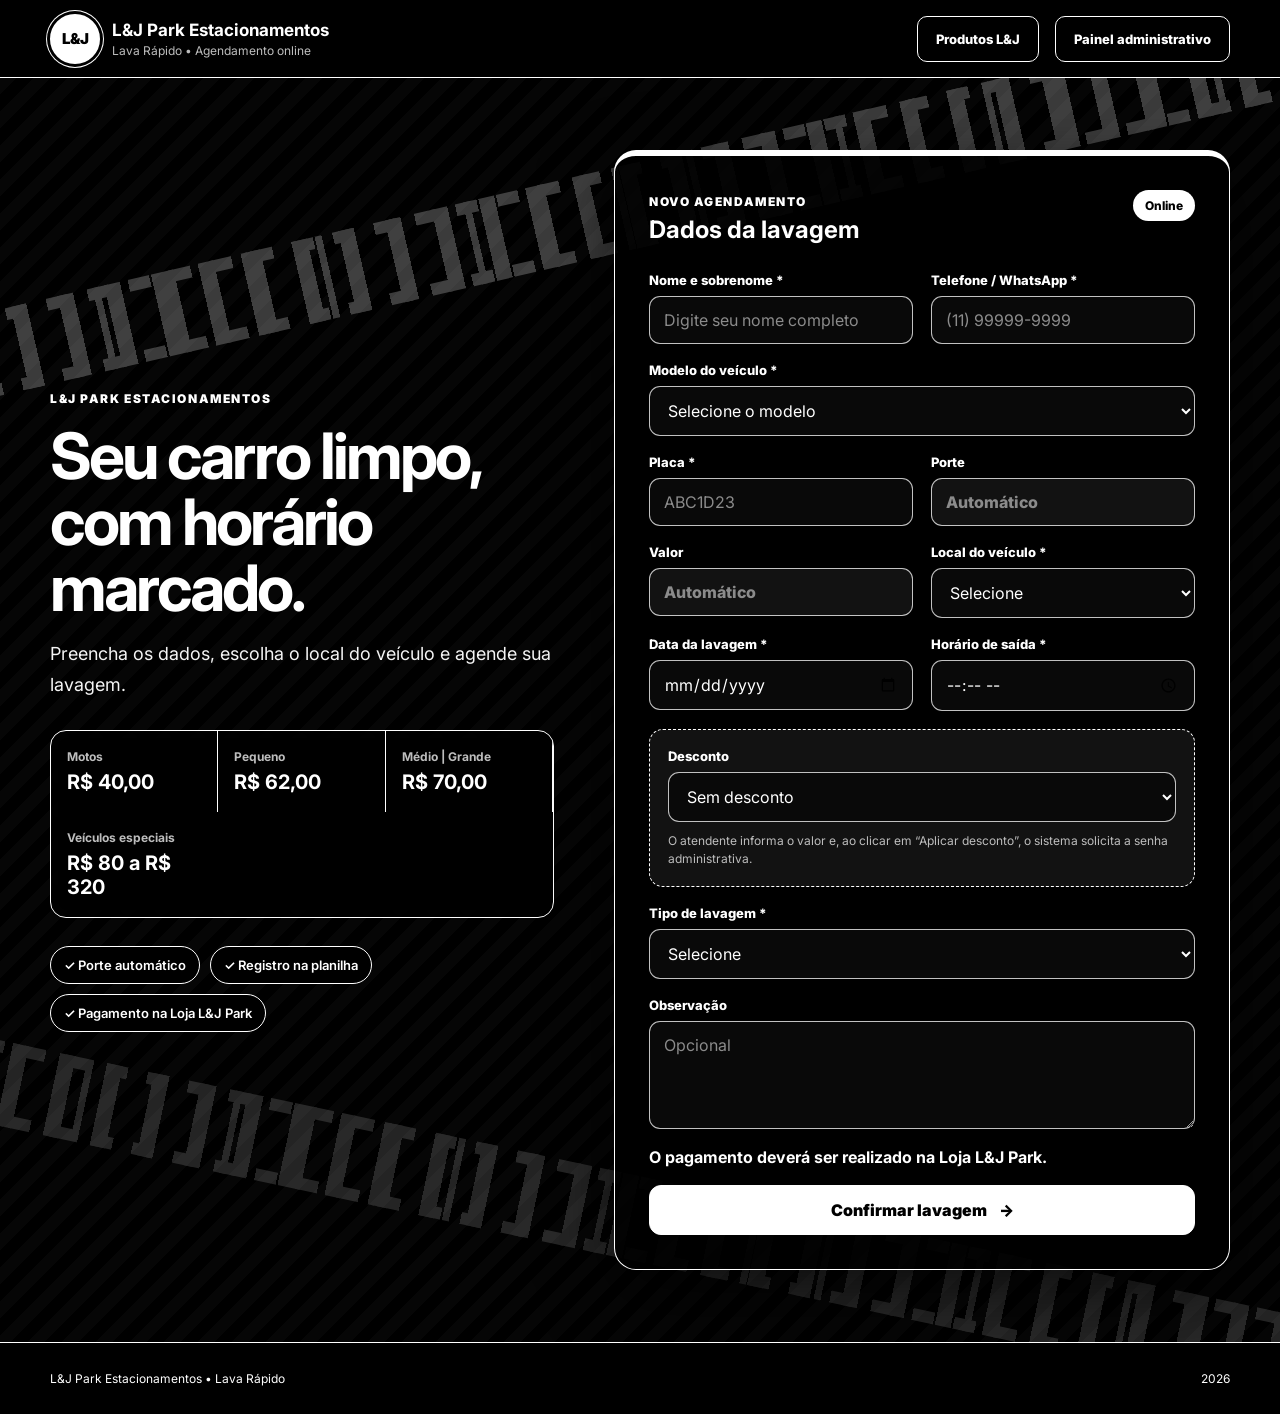
==== index.html @ 00f2ebe3 "Update index.html" ====
<!DOCTYPE html>
<html lang="pt-BR">
<head>
  <meta charset="UTF-8">
  <meta name="viewport" content="width=device-width,initial-scale=1.0">
  <meta name="description" content="Agendamento de lavagem de veículos da L&J Park Estacionamentos">
  <title>Agendamento de Lavagem | L&J Park Estacionamentos</title>

  <link rel="preconnect" href="https://fonts.googleapis.com">
  <link rel="preconnect" href="https://fonts.gstatic.com" crossorigin>
  <link href="https://fonts.googleapis.com/css2?family=Inter:wght@400;500;600;700;800;900&display=swap" rel="stylesheet">

  <link rel="stylesheet" href="style.css">

  <style>
    /* Ajuste específico do cabeçalho da página inicial */
    .topbar {
      gap: 24px;
    }

    .header-buttons {
      display: flex !important;
      align-items: center;
      justify-content: flex-end;
      gap: 16px !important;
      flex-wrap: wrap;
    }

    .header-buttons .admin-link {
      display: inline-flex !important;
      align-items: center;
      justify-content: center;
      min-height: 46px;
      margin: 0 !important;
      padding: 12px 18px;
      white-space: nowrap;
    }

    @media (max-width: 620px) {
      .topbar {
        flex-direction: column;
        align-items: stretch;
        gap: 18px;
      }

      .brand {
        justify-content: center;
      }

      .header-buttons {
        width: 100%;
        display: grid !important;
        grid-template-columns: 1fr 1fr;
        gap: 12px !important;
      }

      .header-buttons .admin-link {
        width: 100%;
        min-width: 0;
        font-size: 12px !important;
        text-align: center;
      }

      .header-buttons .admin-link::after {
        content: none !important;
      }
    }

    @media (max-width: 420px) {
      .header-buttons {
        grid-template-columns: 1fr;
      }
    }
  
    .discount-box {
      grid-column: 1 / -1;
      padding: 18px;
      border: 1px dashed var(--white);
      border-radius: 14px;
      background: var(--black-3);
    }

    .discount-fields {
      display: grid;
      grid-template-columns: 1fr 1fr;
      gap: 18px;
      margin-top: 16px;
    }

    .discount-note {
      margin: 10px 0 0;
      color: var(--muted);
      font-size: 12px;
      line-height: 1.5;
    }

    .discount-note.success {
      color: #72d991;
      font-weight: 700;
    }

    .discount-note.error {
      color: #ff8c8c;
      font-weight: 700;
    }

    .discount-action-field {
      display: flex;
      flex-direction: column;
      justify-content: flex-end;
    }

    .discount-action-field .secondary-button {
      min-height: 52px;
      width: 100%;
    }

    @media (max-width: 620px) {
      .discount-fields {
        grid-template-columns: 1fr;
      }
    }

  </style>
</head>

<body>

<header class="topbar">
  <div class="brand">
    <div class="brand-icon">L&amp;J</div>

    <div>
      <strong>L&amp;J Park Estacionamentos</strong>
      <span>Lava Rápido • Agendamento online</span>
    </div>
  </div>

  <div class="header-buttons">
    <a class="admin-link" href="produtos.html">
      Produtos L&amp;J
    </a>

    <a class="admin-link" href="admin.html">
      Painel administrativo
    </a>
  </div>
</header>

<main>
  <section class="hero">
    <div class="tire-track tire-track-one"></div>
    <div class="tire-track tire-track-two"></div>

    <div class="hero-content">
      <span class="eyebrow">L&J Park Estacionamentos</span>

      <h1>Seu carro limpo, com horário marcado.</h1>

      <p>
        Preencha os dados, escolha o local do veículo e agende sua lavagem.
      </p>

     <div class="price-list">
  <div>
    <span>Motos</span>
    <strong>R$ 40,00</strong>
  </div>

  <div>
    <span>Pequeno</span>
    <strong>R$ 62,00</strong>
  </div>

  <div>
    <span>Médio | Grande</span>
    <strong>R$ 70,00</strong>
  </div>

  <div>
    <span>Veículos especiais</span>
    <strong>R$ 80 a R$ 320</strong>
  </div>
</div>

      <div class="hero-badges">
        <span>✓ Porte automático</span>
        <span>✓ Registro na planilha</span>
        <span>✓ Pagamento na Loja L&J Park</span>
      </div>
    </div>

    <div class="form-card">
      <div class="card-heading">
        <div>
          <span class="step-label">Novo agendamento</span>
          <h2>Dados da lavagem</h2>
        </div>

        <span class="status-dot">Online</span>
      </div>

      <form id="bookingForm" novalidate>
        <div class="field-grid">
          <label class="field">
            <span>Nome e sobrenome *</span>
            <input
              id="nome"
              maxlength="100"
              required
              placeholder="Digite seu nome completo"
            >
          </label>

          <label class="field">
            <span>Telefone / WhatsApp *</span>
            <input
              id="telefone"
              type="tel"
              maxlength="16"
              required
              placeholder="(11) 99999-9999"
            >
          </label>

          <label class="field full-row">
            <span>Modelo do veículo *</span>

            <select id="modelo" required>
              <option value="">Selecione o modelo</option>
            </select>
          </label>

          <label class="field">
            <span>Placa *</span>
            <input
              id="placa"
              maxlength="7"
              required
              placeholder="ABC1D23"
            >
          </label>

          <label class="field">
            <span>Porte</span>
            <input
              id="porteDisplay"
              readonly
              placeholder="Automático"
            >
            <input id="porte" type="hidden">
          </label>

          <label class="field">
            <span>Valor</span>
            <input
              id="valorDisplay"
              readonly
              placeholder="Automático"
            >
            <input id="valor" type="hidden">
          </label>

          <label class="field">
            <span>Local do veículo *</span>

            <select id="localVeiculo" required>
              <option value="">Selecione</option>
              <option>Carrefour</option>
              <option>Pedrinhas</option>
              <option>Coberto</option>
              <option>Telhadinho</option>
              <option>Mensageria</option>
              <option>Frente da loja L&J</option>
              <option>Estacionamento J</option>
              <option>Outros</option>
            </select>
          </label>

          <label class="field hidden" id="outroLocalField">
            <span>Informe o local *</span>
            <input
              id="outroLocal"
              maxlength="100"
              placeholder="Digite onde o veículo está"
            >
          </label>

          <label class="field">
            <span>Data da lavagem *</span>
            <input id="data" type="date" required>
          </label>

          <label class="field">
            <span>Horário de saída *</span>
            <input id="horarioSaida" type="time" required>
          </label>


          <div class="discount-box">
            <label class="field">
              <span>Desconto</span>
              <select id="discountOption">
                <option value="">Sem desconto</option>
                <option value="apply">--- Aplicar desconto ---</option>
              </select>
            </label>

            <div id="discountFields" class="discount-fields hidden">
              <label class="field">
                <span>Valor do desconto *</span>
                <input
                  id="discountValue"
                  type="number"
                  min="0.01"
                  step="0.01"
                  placeholder="0,00"
                >
              </label>

              <div class="field discount-action-field">
                <span>Autorização administrativa *</span>
                <button
                  id="applyDiscountButton"
                  class="secondary-button"
                  type="button"
                >
                  Aplicar desconto
                </button>
              </div>
            </div>

            <p id="discountStatus" class="discount-note">
              O atendente informa o valor e, ao clicar em “Aplicar desconto”, o sistema solicita a senha administrativa.
            </p>
          </div>

          <label class="field full-row">
            <span>Tipo de lavagem *</span>

            <select id="tipoLavagem" required>
              <option value="">Selecione</option>
              <option value="Lavagem Especial">Lavagem Especial</option>
              <option value="Higienização">Higienização</option>
              <option value="Lavagem com Cera">Lavagem com Cera</option>
            </select>
          </label>
        </div>

        <div id="priceSummary" class="price-summary hidden">
          <div>
            <span>Veículo</span>
            <strong id="summaryVehicle">—</strong>
          </div>

          <div class="summary-price">
            <span>Valor</span>
            <strong id="summaryPrice">R$ 0,00</strong>
          </div>
        </div>

        <label class="field full-width">
          <span>Observação</span>

          <textarea
            id="observacoes"
            maxlength="500"
            rows="4"
            placeholder="Opcional"
          ></textarea>
        </label>

        <p class="payment-note">
          O pagamento deverá ser realizado na Loja L&J Park.
        </p>

        <button
          class="primary-button"
          type="submit"
          id="submitButton"
        >
          <span>Confirmar lavagem</span>
          <span>→</span>
        </button>
      </form>

      <div id="message" class="message" role="status"></div>
    </div>
  </section>
</main>

<footer>
  <span>L&J Park Estacionamentos • Lava Rápido</span>
  <span id="year"></span>
</footer>

<script src="config.js?v=4"></script>
<script src="script-lj-v4.js?v=4"></script>

</body>
</html>
---- style.css ----
:root {
  --black: #000000;
  --black-2: #090909;
  --black-3: #121212;
  --white: #ffffff;
  --white-soft: #f4f4f4;
  --muted: #bdbdbd;
  --line: rgba(255,255,255,.28);
  --line-strong: rgba(255,255,255,.75);
  --shadow: 0 24px 70px rgba(0,0,0,.65);
}

* { box-sizing: border-box; }
html { scroll-behavior: smooth; }
body {
  margin: 0;
  font-family: Inter, Arial, sans-serif;
  color: var(--white);
  background: var(--black);
}
a { color: inherit; }

.topbar {
  min-height: 78px;
  padding: 12px max(24px, calc((100vw - 1180px)/2));
  display: flex;
  align-items: center;
  justify-content: space-between;
  background: var(--black);
  border-bottom: 1px solid var(--white);
  color: var(--white);
  position: relative;
  z-index: 5;
}
.brand { display: flex; align-items: center; gap: 12px; }
.brand-icon {
  width: 50px;
  height: 50px;
  border-radius: 50%;
  display: grid;
  place-items: center;
  font-size: 15px;
  font-weight: 900;
  color: var(--black);
  background: var(--white);
  border: 2px solid var(--white);
  box-shadow: 0 0 0 3px var(--black), 0 0 0 4px var(--white);
}
.brand strong, .brand span { display: block; }
.brand strong { font-size: 17px; color: var(--white); }
.brand span { font-size: 12px; color: var(--muted); margin-top: 3px; }
.admin-link {
  font-size: 13px;
  font-weight: 800;
  color: var(--white);
  text-decoration: none;
  padding: 10px 14px;
  border: 1px solid var(--white);
  border-radius: 10px;
  transition: .2s;
}
.admin-link:hover { background: var(--white); color: var(--black); }

.hero {
  min-height: 760px;
  padding: 72px max(24px, calc((100vw - 1180px)/2));
  display: grid;
  grid-template-columns: .9fr 1.1fr;
  gap: 60px;
  align-items: center;
  background: var(--black);
  position: relative;
  overflow: hidden;
}
.hero::after {
  content: '';
  position: absolute;
  inset: 0;
  background-image:
    linear-gradient(135deg, rgba(255,255,255,.025) 25%, transparent 25%, transparent 50%, rgba(255,255,255,.025) 50%, rgba(255,255,255,.025) 75%, transparent 75%);
  background-size: 34px 34px;
  pointer-events: none;
}
.tire-track {
  position: absolute;
  width: 150%;
  height: 84px;
  opacity: .23;
  transform: rotate(-13deg);
  background:
    repeating-linear-gradient(90deg, transparent 0 18px, #fff 18px 34px, transparent 34px 48px),
    repeating-linear-gradient(90deg, transparent 0 38px, #fff 38px 45px, transparent 45px 76px);
  pointer-events: none;
}
.tire-track::before,
.tire-track::after {
  content: '';
  position: absolute;
  left: 0;
  right: 0;
  height: 12px;
  background: repeating-linear-gradient(90deg, #fff 0 22px, transparent 22px 42px);
}
.tire-track::before { top: 0; }
.tire-track::after { bottom: 0; }
.tire-track-one { top: 70px; left: -20%; }
.tire-track-two { bottom: 40px; left: -10%; transform: rotate(12deg); opacity: .14; }

.hero-content, .form-card { position: relative; z-index: 2; }
.hero-content h1 {
  margin: 16px 0 18px;
  font-size: clamp(40px, 5vw, 66px);
  line-height: 1.03;
  letter-spacing: -3px;
  color: var(--white);
}
.hero-content p { max-width: 560px; font-size: 18px; line-height: 1.7; color: var(--white-soft); }
.eyebrow, .step-label {
  color: var(--white);
  text-transform: uppercase;
  letter-spacing: .13em;
  font-weight: 900;
  font-size: 12px;
}
.hero-badges { display: flex; flex-wrap: wrap; gap: 10px; margin-top: 28px; }
.hero-badges span {
  padding: 10px 13px;
  border-radius: 999px;
  background: var(--black);
  border: 1px solid var(--white);
  color: var(--white);
  font-size: 13px;
  font-weight: 600;
}
.price-list {
  display: grid;
  grid-template-columns: repeat(3, 1fr);
  max-width: 560px;
  margin-top: 30px;
  background: rgba(0,0,0,.72);
  border: 1px solid var(--white);
  border-radius: 16px;
  overflow: hidden;
  backdrop-filter: blur(8px);
}
.price-list div { padding: 18px 16px; border-right: 1px solid var(--white); }
.price-list div:last-child { border-right: 0; }
.price-list span, .price-list strong { display: block; }
.price-list span { color: var(--muted); font-size: 12px; font-weight: 700; }
.price-list strong { color: var(--white); margin-top: 6px; font-size: 20px; }

.form-card, .admin-login, .table-card, .filters-card {
  background: rgba(0,0,0,.92);
  border: 1px solid var(--white);
  border-radius: 22px;
  box-shadow: var(--shadow);
}
.form-card { padding: 34px; border-top: 6px solid var(--white); }
.card-heading, .dashboard-header { display: flex; justify-content: space-between; align-items: flex-start; gap: 20px; margin-bottom: 28px; }
h1, h2, h3 { color: var(--white); }
h2 { margin: 5px 0 0; }
.status-dot {
  color: var(--black);
  font-size: 12px;
  font-weight: 800;
  background: var(--white);
  border-radius: 999px;
  padding: 8px 12px;
}
.field-grid { display: grid; grid-template-columns: 1fr 1fr; gap: 18px; }
.field { display: flex; flex-direction: column; gap: 8px; }
.full-row { grid-column: 1 / -1; }
.field > span { font-size: 13px; font-weight: 800; color: var(--white); }
.field small { color: var(--muted); font-size: 11px; }
input, select, textarea {
  width: 100%;
  border: 1px solid var(--line-strong);
  border-radius: 11px;
  padding: 13px 14px;
  color: var(--white);
  background: var(--black-2);
  font: inherit;
  outline: none;
  transition: .2s;
}
input::placeholder, textarea::placeholder { color: #8b8b8b; }
select option { background: var(--black); color: var(--white); }
input:focus, select:focus, textarea:focus { border-color: var(--white); box-shadow: 0 0 0 4px rgba(255,255,255,.12); }
input[readonly] { background: var(--black-3); font-weight: 800; color: var(--white); }
select:disabled { background: #0f0f0f; color: #888; }
.custom-vehicle-fields {
  display: grid;
  grid-template-columns: 1fr 1fr;
  gap: 18px;
  padding: 18px;
  background: var(--black-3);
  border: 1px dashed var(--white);
  border-radius: 14px;
}
.price-summary {
  margin-top: 22px;
  display: flex;
  align-items: center;
  justify-content: space-between;
  gap: 20px;
  padding: 18px 20px;
  background: var(--white);
  color: var(--black);
  border-radius: 14px;
  border: 1px solid var(--white);
}
.price-summary span, .price-summary strong { display: block; }
.price-summary span { color: #4a4a4a; font-size: 11px; text-transform: uppercase; letter-spacing: .08em; }
.price-summary strong { margin-top: 5px; color: var(--black); }
.summary-price { text-align: right; }
.summary-price strong { color: var(--black); font-size: 23px; }
.full-width { margin-top: 18px; }
.privacy-check { display: flex; gap: 10px; align-items: flex-start; margin: 20px 0; color: var(--muted); font-size: 12px; line-height: 1.5; }
.privacy-check input { width: auto; margin-top: 2px; accent-color: var(--white); }
.primary-button, .secondary-button {
  border-radius: 12px;
  padding: 14px 18px;
  font: inherit;
  font-weight: 900;
  cursor: pointer;
  transition: .2s;
}
.primary-button {
  width: 100%;
  color: var(--black);
  background: var(--white);
  border: 1px solid var(--white);
  display: flex;
  justify-content: center;
  gap: 12px;
}
.primary-button:hover { transform: translateY(-1px); background: var(--black); color: var(--white); box-shadow: 0 12px 24px rgba(255,255,255,.12); }
.primary-button:disabled { opacity: .65; cursor: wait; }
.secondary-button { background: var(--black); color: var(--white); border: 1px solid var(--white); }
.secondary-button:hover { background: var(--white); color: var(--black); }
.message { display: none; margin-top: 18px; padding: 14px 16px; border-radius: 11px; font-size: 13px; font-weight: 700; border: 1px solid var(--white); }
.message.success, .message.error { display: block; color: var(--white); background: var(--black); }

.info-section {
  max-width: 1180px;
  margin: 0 auto;
  padding: 75px 24px;
  display: grid;
  grid-template-columns: repeat(3, 1fr);
  gap: 24px;
  background: var(--black);
}
.info-section article {
  background: var(--black);
  padding: 28px;
  border: 1px solid var(--white);
  border-radius: 18px;
  border-top: 4px solid var(--white);
}
.info-icon { font-size: 28px; filter: grayscale(1) brightness(2); }
.info-section h3 { margin-bottom: 8px; }
.info-section p { margin: 0; color: var(--muted); line-height: 1.6; }
footer {
  padding: 28px max(24px, calc((100vw - 1180px)/2));
  background: var(--black);
  color: var(--white);
  display: flex;
  justify-content: space-between;
  font-size: 12px;
  border-top: 1px solid var(--white);
}

.admin-body { background: var(--black); }
.admin-main { max-width: 1180px; margin: 0 auto; padding: 60px 24px; }
.admin-login { max-width: 520px; padding: 40px; margin: 40px auto; border-top: 5px solid var(--white); }
.admin-login h1, .dashboard h1 { color: var(--white); }
.admin-login p { color: var(--muted); line-height: 1.6; }
.admin-login form { display: grid; gap: 18px; margin-top: 25px; }
.hidden { display: none !important; }
.stats-grid { display: grid; grid-template-columns: repeat(4, 1fr); gap: 18px; margin-bottom: 24px; }
.stat-card { padding: 24px; background: var(--black); border: 1px solid var(--white); border-radius: 16px; border-top: 4px solid var(--white); }
.stat-card span { color: var(--muted); font-size: 12px; font-weight: 700; }
.stat-card strong { display: block; margin-top: 8px; font-size: 34px; color: var(--white); }
.filters-card { padding: 20px; display: grid; grid-template-columns: 220px 1fr; gap: 16px; margin-bottom: 24px; box-shadow: none; }
.table-card { overflow: hidden; box-shadow: none; }
.table-scroll { overflow-x: auto; }
table { width: 100%; border-collapse: collapse; min-width: 1150px; }
th, td { text-align: left; padding: 14px 16px; border-bottom: 1px solid var(--line); font-size: 12px; white-space: nowrap; color: var(--white); }
th { color: var(--black); background: var(--white); text-transform: uppercase; letter-spacing: .05em; }
.empty-state { text-align: center; color: var(--muted); padding: 40px; }

@media (max-width: 900px) {
  .hero { grid-template-columns: 1fr; padding-top: 45px; }
  .hero-content h1 { letter-spacing: -2px; }
  .info-section, .stats-grid { grid-template-columns: 1fr 1fr; }
}
@media (max-width: 620px) {
  .topbar { height: auto; padding: 14px 18px; }
  .brand strong { font-size: 14px; }
  .admin-link { font-size: 0; }
  .admin-link::after { content: 'Painel'; font-size: 12px; }
  .hero { padding: 42px 16px; gap: 36px; }
  .hero-content h1 { font-size: 40px; }
  .form-card { padding: 23px 18px; }
  .field-grid, .info-section, .stats-grid, .filters-card, .custom-vehicle-fields { grid-template-columns: 1fr; }
  .price-list { grid-template-columns: 1fr; }
  .price-list div { border-right: 0; border-bottom: 1px solid var(--white); }
  .price-list div:last-child { border-bottom: 0; }
  .price-summary { align-items: flex-start; }
  .info-section { padding: 48px 16px; }
  footer { padding: 24px 18px; }
}

.whatsapp-fallback { margin-top: 12px; text-decoration: none; justify-content: center; }

.payment-note {
  margin: 18px 0;
  color: #fff;
  font-weight: 700;
}

.status-select {
  min-width: 145px;
  padding: 8px;
  color: #111 !important;
  background-color: #fff;
  border: 1px solid #bdbdbd;
}

.status-select option {
  color: #111;
  background-color: #fff;
}

.action-cell {
  min-width: 180px;
}

.status-badge {
  display: inline-flex;
  align-items: center;
  justify-content: center;
  padding: 6px 14px;
  border-radius: 999px;
  color: #111 !important;
  background: #eeeeee;
  font-size: 12px;
  font-weight: 700;
  white-space: nowrap;
}

.status-badge.agendado { background: #e5e5e5; }
.status-badge.andamento { background: #ffd966; }
.status-badge.concluido { background: #8fd694; }
.status-badge.cancelado { background: #ffb3b3; }
.status-badge.naopago { background: #ffcc80; }
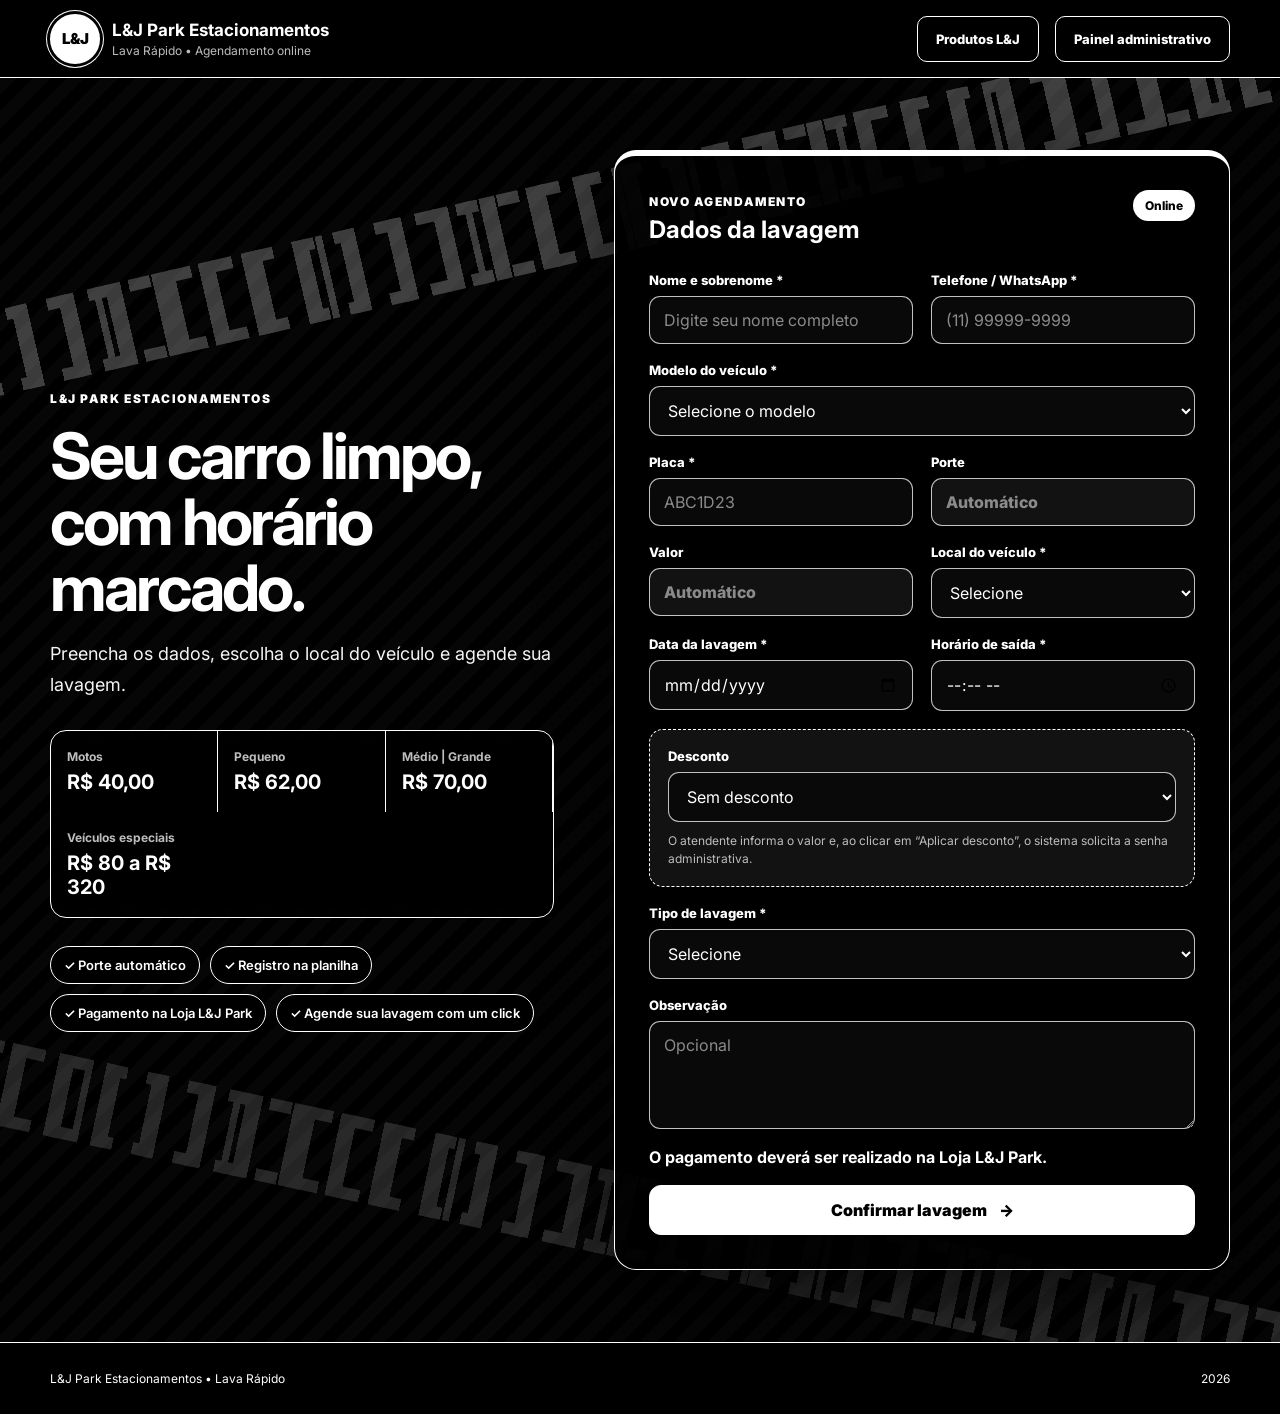
==== commit 78dd9eff: "Add new feature badge for scheduling wash" ====
--- a/index.html
+++ b/index.html
@@ -187,6 +187,8 @@
         <span>✓ Porte automático</span>
         <span>✓ Registro na planilha</span>
         <span>✓ Pagamento na Loja L&J Park</span>
+        <span>✓ Agende sua lavagem com um click</span>
+        
       </div>
     </div>
 
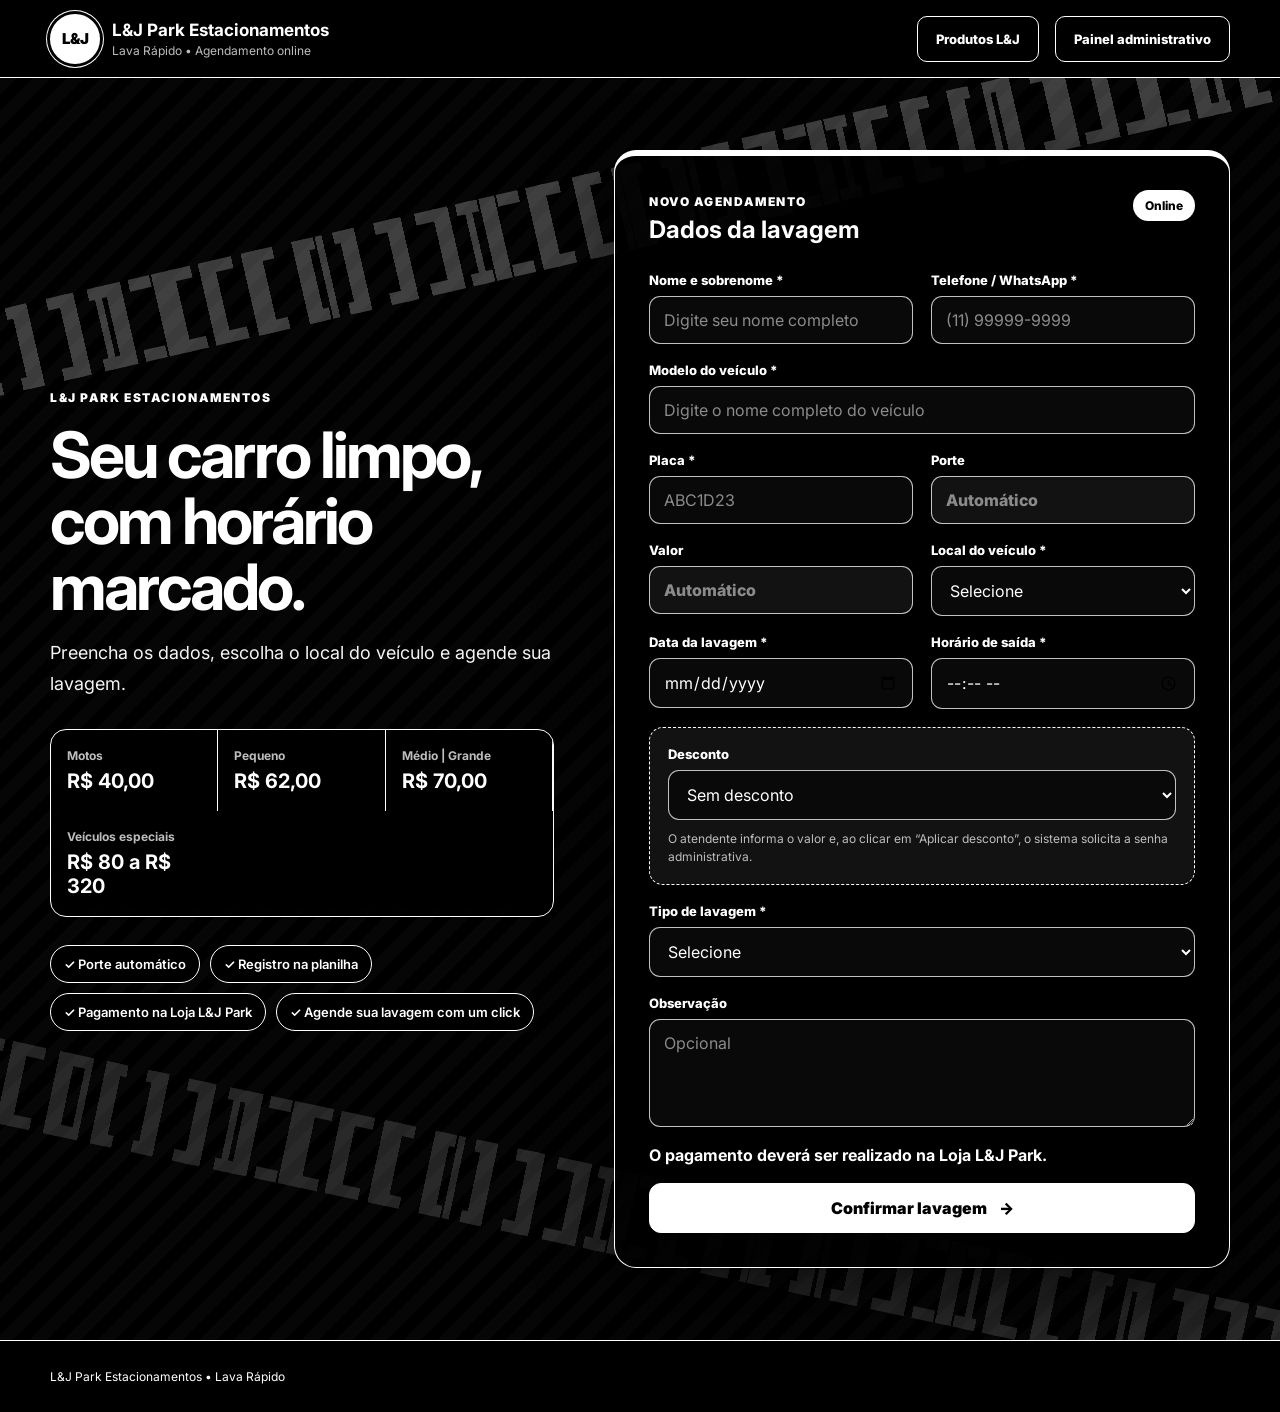
==== commit 4289e8bd: "Update index.html" ====
--- a/index.html
+++ b/index.html
@@ -228,9 +228,15 @@
           <label class="field full-row">
             <span>Modelo do veículo *</span>
 
-            <select id="modelo" required>
-              <option value="">Selecione o modelo</option>
-            </select>
+            <input
+              id="modelo"
+              list="vehicleList"
+              autocomplete="off"
+              required
+              placeholder="Digite o nome completo do veículo"
+            >
+
+            <datalist id="vehicleList"></datalist>
           </label>
 
           <label class="field">
@@ -397,7 +403,7 @@
 </footer>
 
 <script src="config.js?v=4"></script>
-<script src="script-lj-v4.js?v=4"></script>
+<script src="script-lj-v5-pesquisa-carros.js?v=5"></script>
 
 </body>
 </html>
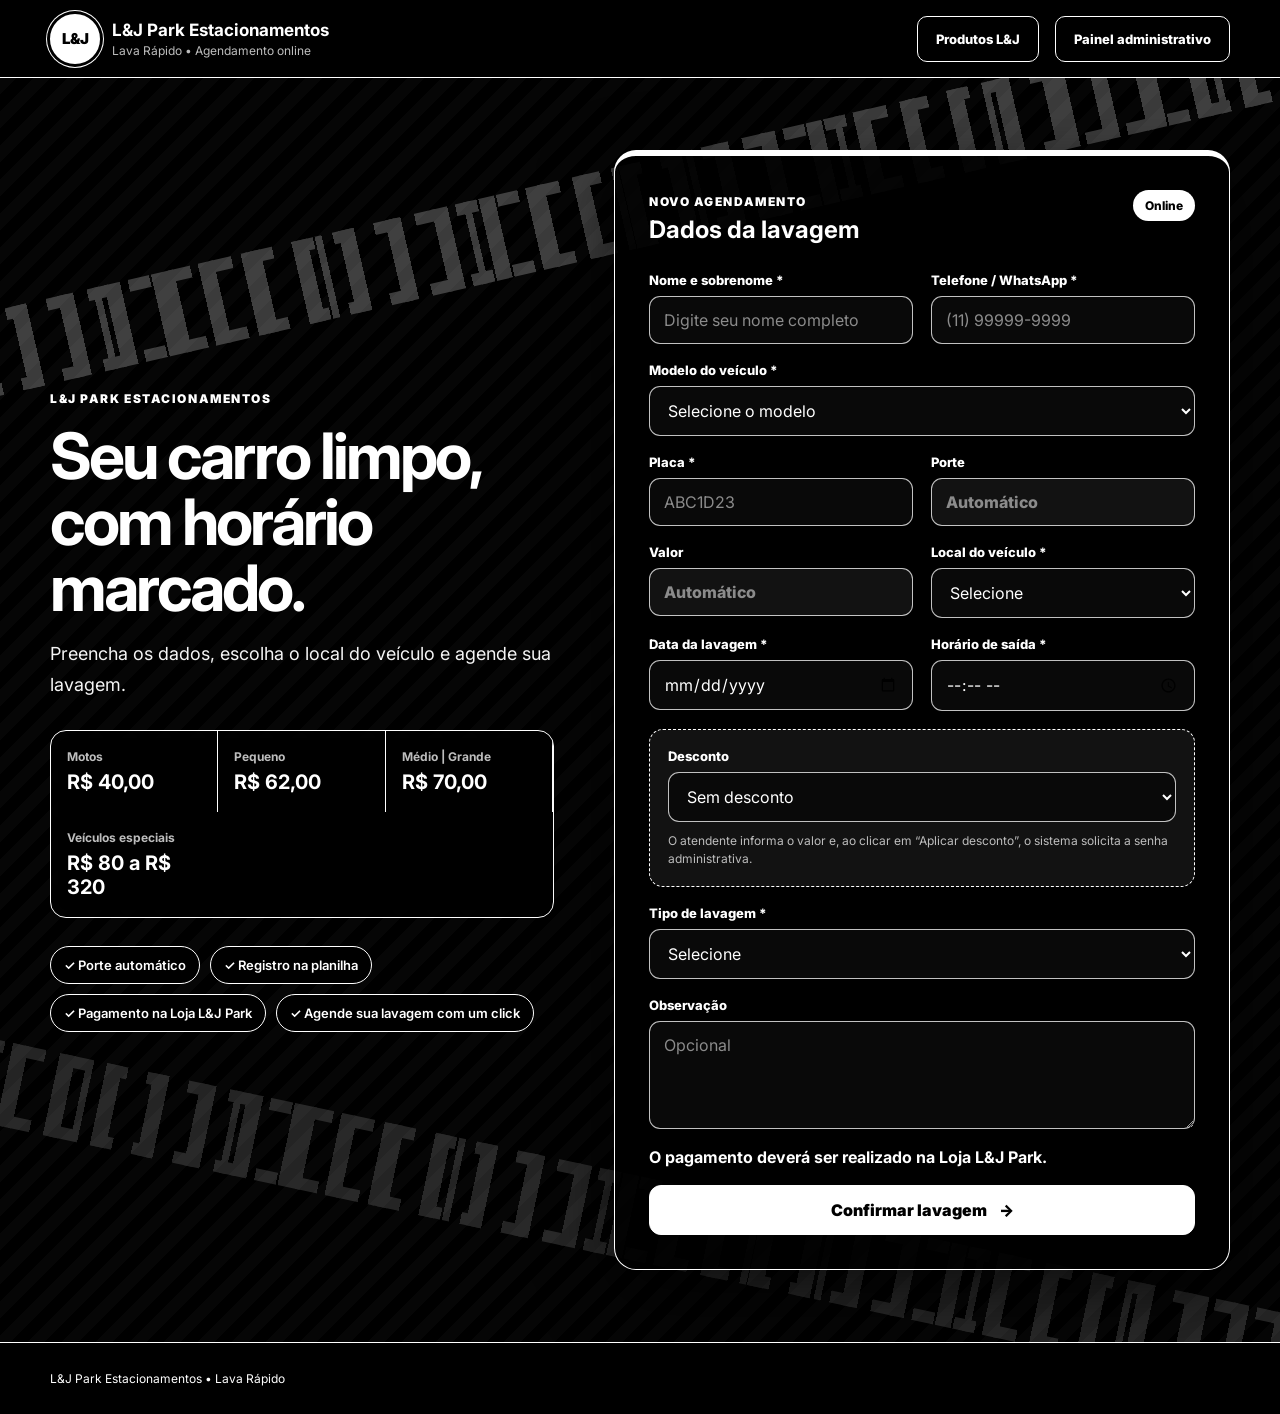
==== commit 94558dc9: "Update index.html" ====
--- a/index.html
+++ b/index.html
@@ -228,15 +228,9 @@
           <label class="field full-row">
             <span>Modelo do veículo *</span>
 
-            <input
-              id="modelo"
-              list="vehicleList"
-              autocomplete="off"
-              required
-              placeholder="Digite o nome completo do veículo"
-            >
-
-            <datalist id="vehicleList"></datalist>
+            <select id="modelo" required>
+              <option value="">Selecione o modelo</option>
+            </select>
           </label>
 
           <label class="field">
@@ -403,7 +397,7 @@
 </footer>
 
 <script src="config.js?v=4"></script>
-<script src="script-lj-v5-pesquisa-carros.js?v=5"></script>
+<script src="script-lj-v4.js?v=4"></script>
 
 </body>
 </html>
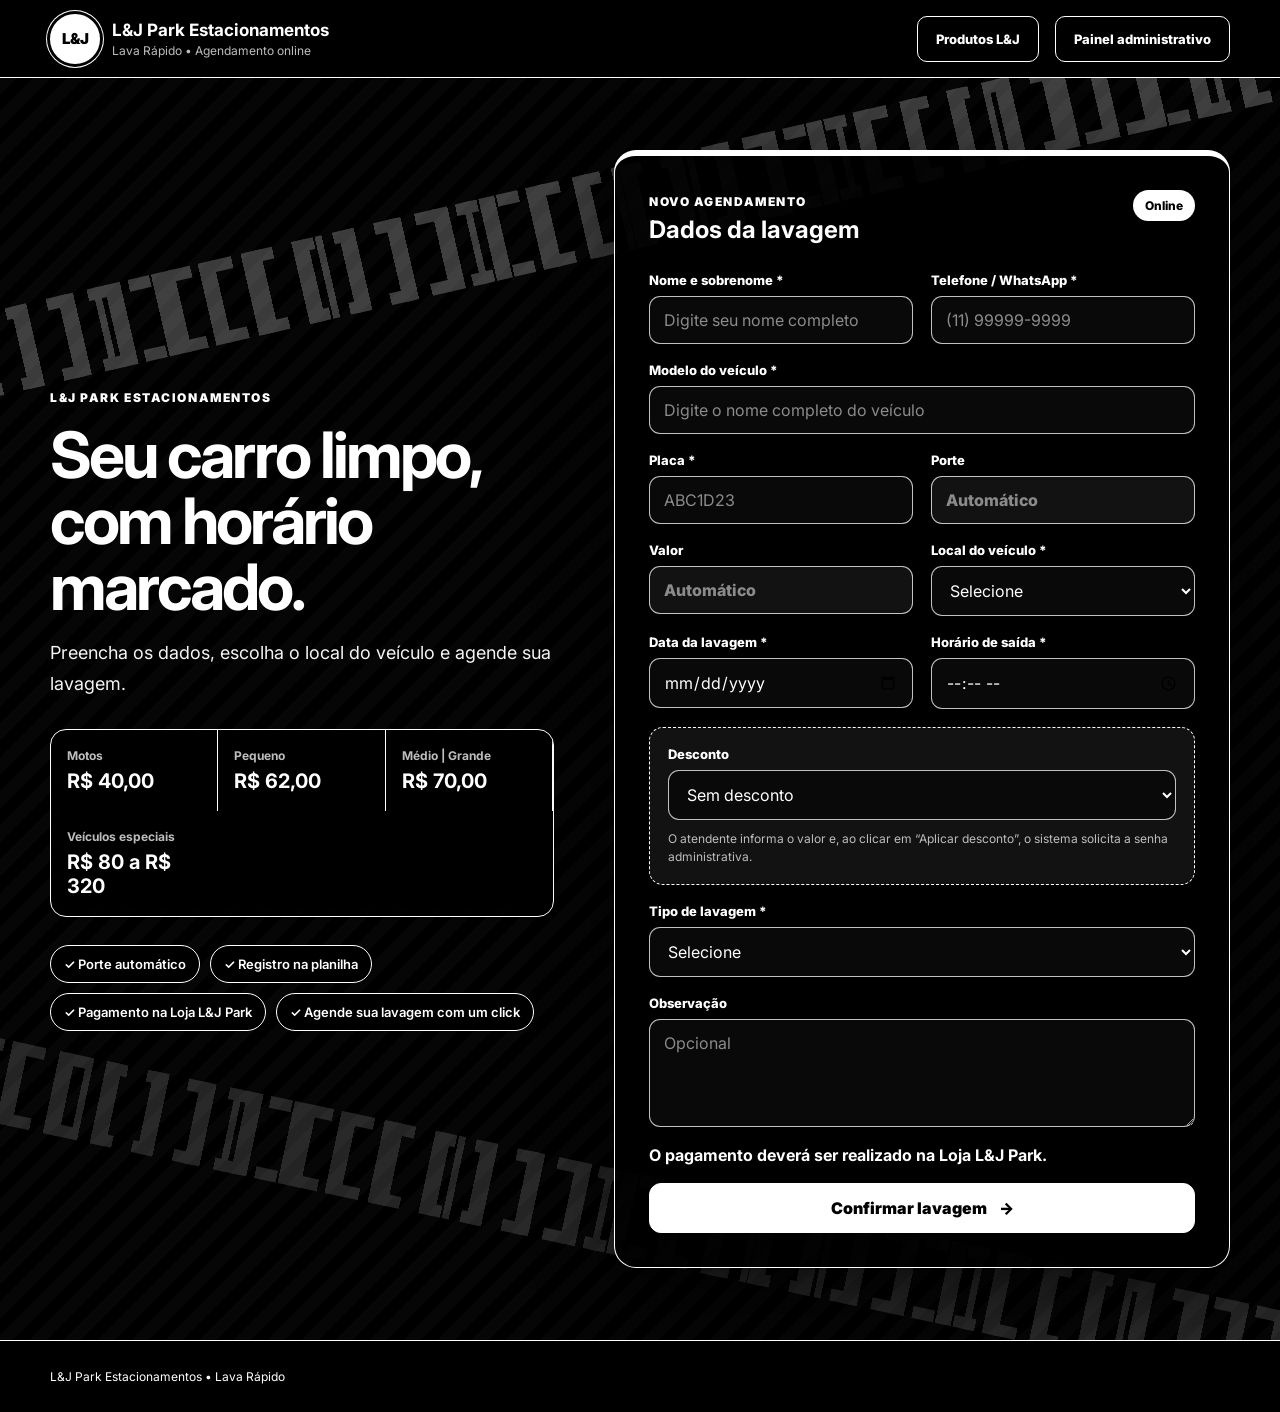
==== commit ecb07acf: "Update index.html" ====
--- a/index.html
+++ b/index.html
@@ -228,9 +228,15 @@
           <label class="field full-row">
             <span>Modelo do veículo *</span>
 
-            <select id="modelo" required>
-              <option value="">Selecione o modelo</option>
-            </select>
+            <input
+              id="modelo"
+              list="vehicleList"
+              autocomplete="off"
+              required
+              placeholder="Digite o nome completo do veículo"
+            >
+
+            <datalist id="vehicleList"></datalist>
           </label>
 
           <label class="field">
@@ -397,7 +403,7 @@
 </footer>
 
 <script src="config.js?v=4"></script>
-<script src="script-lj-v4.js?v=4"></script>
+<script src="script-lj-v5-pesquisa-carros.js?v=5"></script>
 
 </body>
 </html>
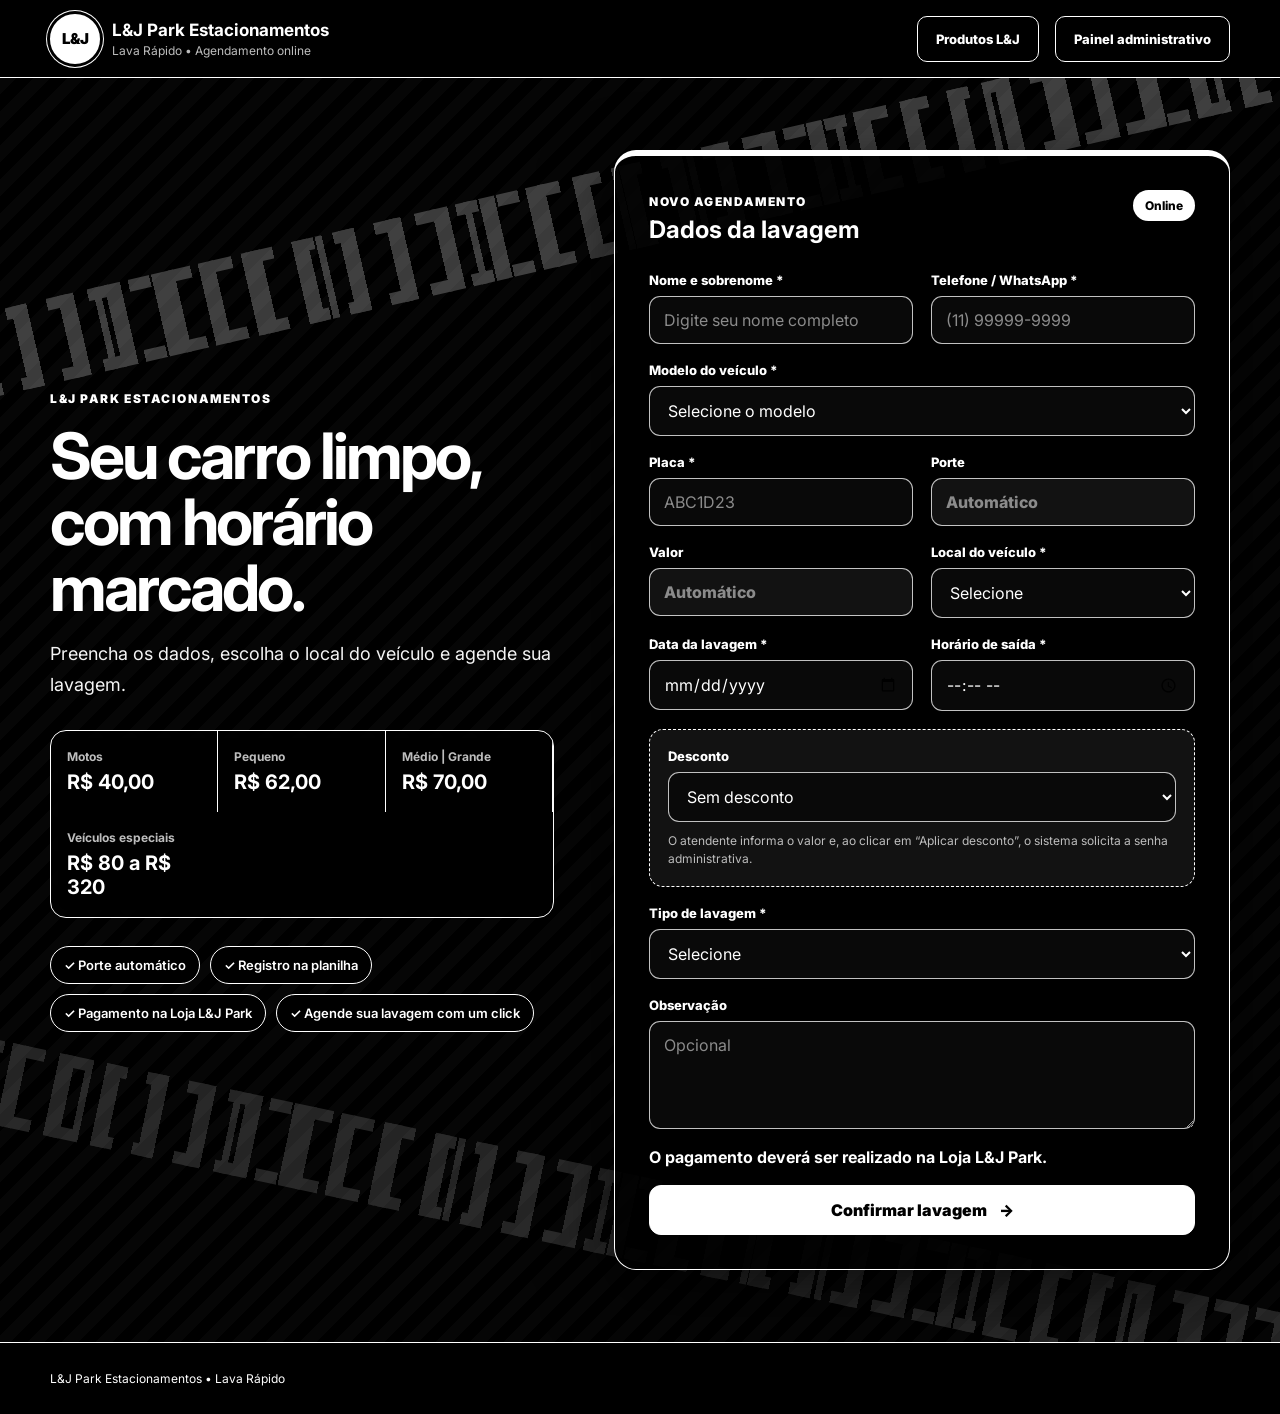
==== commit 72b25fee: "Update index.html" ====
--- a/index.html
+++ b/index.html
@@ -1,4 +1,5 @@
 <!DOCTYPE html>
+
 <html lang="pt-BR">
 <head>
   <meta charset="UTF-8">
@@ -122,6 +123,7 @@
     }
 
   </style>
+
 </head>
 
 <body>
@@ -130,10 +132,11 @@
   <div class="brand">
     <div class="brand-icon">L&amp;J</div>
 
-    <div>
-      <strong>L&amp;J Park Estacionamentos</strong>
-      <span>Lava Rápido • Agendamento online</span>
-    </div>
+<div>
+  <strong>L&amp;J Park Estacionamentos</strong>
+  <span>Lava Rápido • Agendamento online</span>
+</div>
+
   </div>
 
   <div class="header-buttons">
@@ -141,9 +144,10 @@
       Produtos L&amp;J
     </a>
 
-    <a class="admin-link" href="admin.html">
-      Painel administrativo
-    </a>
+<a class="admin-link" href="admin.html">
+  Painel administrativo
+</a>
+
   </div>
 </header>
 
@@ -152,16 +156,17 @@
     <div class="tire-track tire-track-one"></div>
     <div class="tire-track tire-track-two"></div>
 
-    <div class="hero-content">
-      <span class="eyebrow">L&J Park Estacionamentos</span>
-
-      <h1>Seu carro limpo, com horário marcado.</h1>
-
-      <p>
-        Preencha os dados, escolha o local do veículo e agende sua lavagem.
-      </p>
-
-     <div class="price-list">
+<div class="hero-content">
+  <span class="eyebrow">L&J Park Estacionamentos</span>
+
+  <h1>Seu carro limpo, com horário marcado.</h1>
+
+  <p>
+    Preencha os dados, escolha o local do veículo e agende sua lavagem.
+  </p>
+
+ <div class="price-list">
+
   <div>
     <span>Motos</span>
     <strong>R$ 40,00</strong>
@@ -183,217 +188,212 @@
   </div>
 </div>
 
-      <div class="hero-badges">
-        <span>✓ Porte automático</span>
-        <span>✓ Registro na planilha</span>
-        <span>✓ Pagamento na Loja L&J Park</span>
-        <span>✓ Agende sua lavagem com um click</span>
-        
+  <div class="hero-badges">
+    <span>✓ Porte automático</span>
+    <span>✓ Registro na planilha</span>
+    <span>✓ Pagamento na Loja L&J Park</span>
+    <span>✓ Agende sua lavagem com um click</span>
+    
+  </div>
+</div>
+
+<div class="form-card">
+  <div class="card-heading">
+    <div>
+      <span class="step-label">Novo agendamento</span>
+      <h2>Dados da lavagem</h2>
+    </div>
+
+    <span class="status-dot">Online</span>
+  </div>
+
+  <form id="bookingForm" novalidate>
+    <div class="field-grid">
+      <label class="field">
+        <span>Nome e sobrenome *</span>
+        <input
+          id="nome"
+          maxlength="100"
+          required
+          placeholder="Digite seu nome completo"
+        >
+      </label>
+
+      <label class="field">
+        <span>Telefone / WhatsApp *</span>
+        <input
+          id="telefone"
+          type="tel"
+          maxlength="16"
+          required
+          placeholder="(11) 99999-9999"
+        >
+      </label>
+
+      <label class="field full-row">
+        <span>Modelo do veículo *</span>
+
+        <select id="modelo" required>
+          <option value="">Selecione o modelo</option>
+        </select>
+      </label>
+
+      <label class="field">
+        <span>Placa *</span>
+        <input
+          id="placa"
+          maxlength="7"
+          required
+          placeholder="ABC1D23"
+        >
+      </label>
+
+      <label class="field">
+        <span>Porte</span>
+        <input
+          id="porteDisplay"
+          readonly
+          placeholder="Automático"
+        >
+        <input id="porte" type="hidden">
+      </label>
+
+      <label class="field">
+        <span>Valor</span>
+        <input
+          id="valorDisplay"
+          readonly
+          placeholder="Automático"
+        >
+        <input id="valor" type="hidden">
+      </label>
+
+      <label class="field">
+        <span>Local do veículo *</span>
+
+        <select id="localVeiculo" required>
+          <option value="">Selecione</option>
+          <option>Carrefour</option>
+          <option>Pedrinhas</option>
+          <option>Coberto</option>
+          <option>Telhadinho</option>
+          <option>Mensageria</option>
+          <option>Frente da loja L&J</option>
+          <option>Estacionamento J</option>
+          <option>Outros</option>
+        </select>
+      </label>
+
+      <label class="field hidden" id="outroLocalField">
+        <span>Informe o local *</span>
+        <input
+          id="outroLocal"
+          maxlength="100"
+          placeholder="Digite onde o veículo está"
+        >
+      </label>
+
+      <label class="field">
+        <span>Data da lavagem *</span>
+        <input id="data" type="date" required>
+      </label>
+
+      <label class="field">
+        <span>Horário de saída *</span>
+        <input id="horarioSaida" type="time" required>
+      </label>
+
+
+      <div class="discount-box">
+        <label class="field">
+          <span>Desconto</span>
+          <select id="discountOption">
+            <option value="">Sem desconto</option>
+            <option value="apply">--- Aplicar desconto ---</option>
+          </select>
+        </label>
+
+        <div id="discountFields" class="discount-fields hidden">
+          <label class="field">
+            <span>Valor do desconto *</span>
+            <input
+              id="discountValue"
+              type="number"
+              min="0.01"
+              step="0.01"
+              placeholder="0,00"
+            >
+          </label>
+
+          <div class="field discount-action-field">
+            <span>Autorização administrativa *</span>
+            <button
+              id="applyDiscountButton"
+              class="secondary-button"
+              type="button"
+            >
+              Aplicar desconto
+            </button>
+          </div>
+        </div>
+
+        <p id="discountStatus" class="discount-note">
+          O atendente informa o valor e, ao clicar em “Aplicar desconto”, o sistema solicita a senha administrativa.
+        </p>
+      </div>
+
+      <label class="field full-row">
+        <span>Tipo de lavagem *</span>
+
+        <select id="tipoLavagem" required>
+          <option value="">Selecione</option>
+          <option value="Lavagem Especial">Lavagem Especial</option>
+          <option value="Higienização">Higienização</option>
+          <option value="Lavagem com Cera">Lavagem com Cera</option>
+        </select>
+      </label>
+    </div>
+
+    <div id="priceSummary" class="price-summary hidden">
+      <div>
+        <span>Veículo</span>
+        <strong id="summaryVehicle">—</strong>
+      </div>
+
+      <div class="summary-price">
+        <span>Valor</span>
+        <strong id="summaryPrice">R$ 0,00</strong>
       </div>
     </div>
 
-    <div class="form-card">
-      <div class="card-heading">
-        <div>
-          <span class="step-label">Novo agendamento</span>
-          <h2>Dados da lavagem</h2>
-        </div>
-
-        <span class="status-dot">Online</span>
-      </div>
-
-      <form id="bookingForm" novalidate>
-        <div class="field-grid">
-          <label class="field">
-            <span>Nome e sobrenome *</span>
-            <input
-              id="nome"
-              maxlength="100"
-              required
-              placeholder="Digite seu nome completo"
-            >
-          </label>
-
-          <label class="field">
-            <span>Telefone / WhatsApp *</span>
-            <input
-              id="telefone"
-              type="tel"
-              maxlength="16"
-              required
-              placeholder="(11) 99999-9999"
-            >
-          </label>
-
-          <label class="field full-row">
-            <span>Modelo do veículo *</span>
-
-            <input
-              id="modelo"
-              list="vehicleList"
-              autocomplete="off"
-              required
-              placeholder="Digite o nome completo do veículo"
-            >
-
-            <datalist id="vehicleList"></datalist>
-          </label>
-
-          <label class="field">
-            <span>Placa *</span>
-            <input
-              id="placa"
-              maxlength="7"
-              required
-              placeholder="ABC1D23"
-            >
-          </label>
-
-          <label class="field">
-            <span>Porte</span>
-            <input
-              id="porteDisplay"
-              readonly
-              placeholder="Automático"
-            >
-            <input id="porte" type="hidden">
-          </label>
-
-          <label class="field">
-            <span>Valor</span>
-            <input
-              id="valorDisplay"
-              readonly
-              placeholder="Automático"
-            >
-            <input id="valor" type="hidden">
-          </label>
-
-          <label class="field">
-            <span>Local do veículo *</span>
-
-            <select id="localVeiculo" required>
-              <option value="">Selecione</option>
-              <option>Carrefour</option>
-              <option>Pedrinhas</option>
-              <option>Coberto</option>
-              <option>Telhadinho</option>
-              <option>Mensageria</option>
-              <option>Frente da loja L&J</option>
-              <option>Estacionamento J</option>
-              <option>Outros</option>
-            </select>
-          </label>
-
-          <label class="field hidden" id="outroLocalField">
-            <span>Informe o local *</span>
-            <input
-              id="outroLocal"
-              maxlength="100"
-              placeholder="Digite onde o veículo está"
-            >
-          </label>
-
-          <label class="field">
-            <span>Data da lavagem *</span>
-            <input id="data" type="date" required>
-          </label>
-
-          <label class="field">
-            <span>Horário de saída *</span>
-            <input id="horarioSaida" type="time" required>
-          </label>
-
-
-          <div class="discount-box">
-            <label class="field">
-              <span>Desconto</span>
-              <select id="discountOption">
-                <option value="">Sem desconto</option>
-                <option value="apply">--- Aplicar desconto ---</option>
-              </select>
-            </label>
-
-            <div id="discountFields" class="discount-fields hidden">
-              <label class="field">
-                <span>Valor do desconto *</span>
-                <input
-                  id="discountValue"
-                  type="number"
-                  min="0.01"
-                  step="0.01"
-                  placeholder="0,00"
-                >
-              </label>
-
-              <div class="field discount-action-field">
-                <span>Autorização administrativa *</span>
-                <button
-                  id="applyDiscountButton"
-                  class="secondary-button"
-                  type="button"
-                >
-                  Aplicar desconto
-                </button>
-              </div>
-            </div>
-
-            <p id="discountStatus" class="discount-note">
-              O atendente informa o valor e, ao clicar em “Aplicar desconto”, o sistema solicita a senha administrativa.
-            </p>
-          </div>
-
-          <label class="field full-row">
-            <span>Tipo de lavagem *</span>
-
-            <select id="tipoLavagem" required>
-              <option value="">Selecione</option>
-              <option value="Lavagem Especial">Lavagem Especial</option>
-              <option value="Higienização">Higienização</option>
-              <option value="Lavagem com Cera">Lavagem com Cera</option>
-            </select>
-          </label>
-        </div>
-
-        <div id="priceSummary" class="price-summary hidden">
-          <div>
-            <span>Veículo</span>
-            <strong id="summaryVehicle">—</strong>
-          </div>
-
-          <div class="summary-price">
-            <span>Valor</span>
-            <strong id="summaryPrice">R$ 0,00</strong>
-          </div>
-        </div>
-
-        <label class="field full-width">
-          <span>Observação</span>
-
-          <textarea
-            id="observacoes"
-            maxlength="500"
-            rows="4"
-            placeholder="Opcional"
-          ></textarea>
-        </label>
-
-        <p class="payment-note">
-          O pagamento deverá ser realizado na Loja L&J Park.
-        </p>
-
-        <button
-          class="primary-button"
-          type="submit"
-          id="submitButton"
-        >
-          <span>Confirmar lavagem</span>
-          <span>→</span>
-        </button>
-      </form>
-
-      <div id="message" class="message" role="status"></div>
-    </div>
+    <label class="field full-width">
+      <span>Observação</span>
+
+      <textarea
+        id="observacoes"
+        maxlength="500"
+        rows="4"
+        placeholder="Opcional"
+      ></textarea>
+    </label>
+
+    <p class="payment-note">
+      O pagamento deverá ser realizado na Loja L&J Park.
+    </p>
+
+    <button
+      class="primary-button"
+      type="submit"
+      id="submitButton"
+    >
+      <span>Confirmar lavagem</span>
+      <span>→</span>
+    </button>
+  </form>
+
+  <div id="message" class="message" role="status"></div>
+</div>
+
   </section>
 </main>
 
@@ -403,7 +403,8 @@
 </footer>
 
 <script src="config.js?v=4"></script>
-<script src="script-lj-v5-pesquisa-carros.js?v=5"></script>
+
+<script src="script-lj-v4.js?v=4"></script>
 
 </body>
 </html>
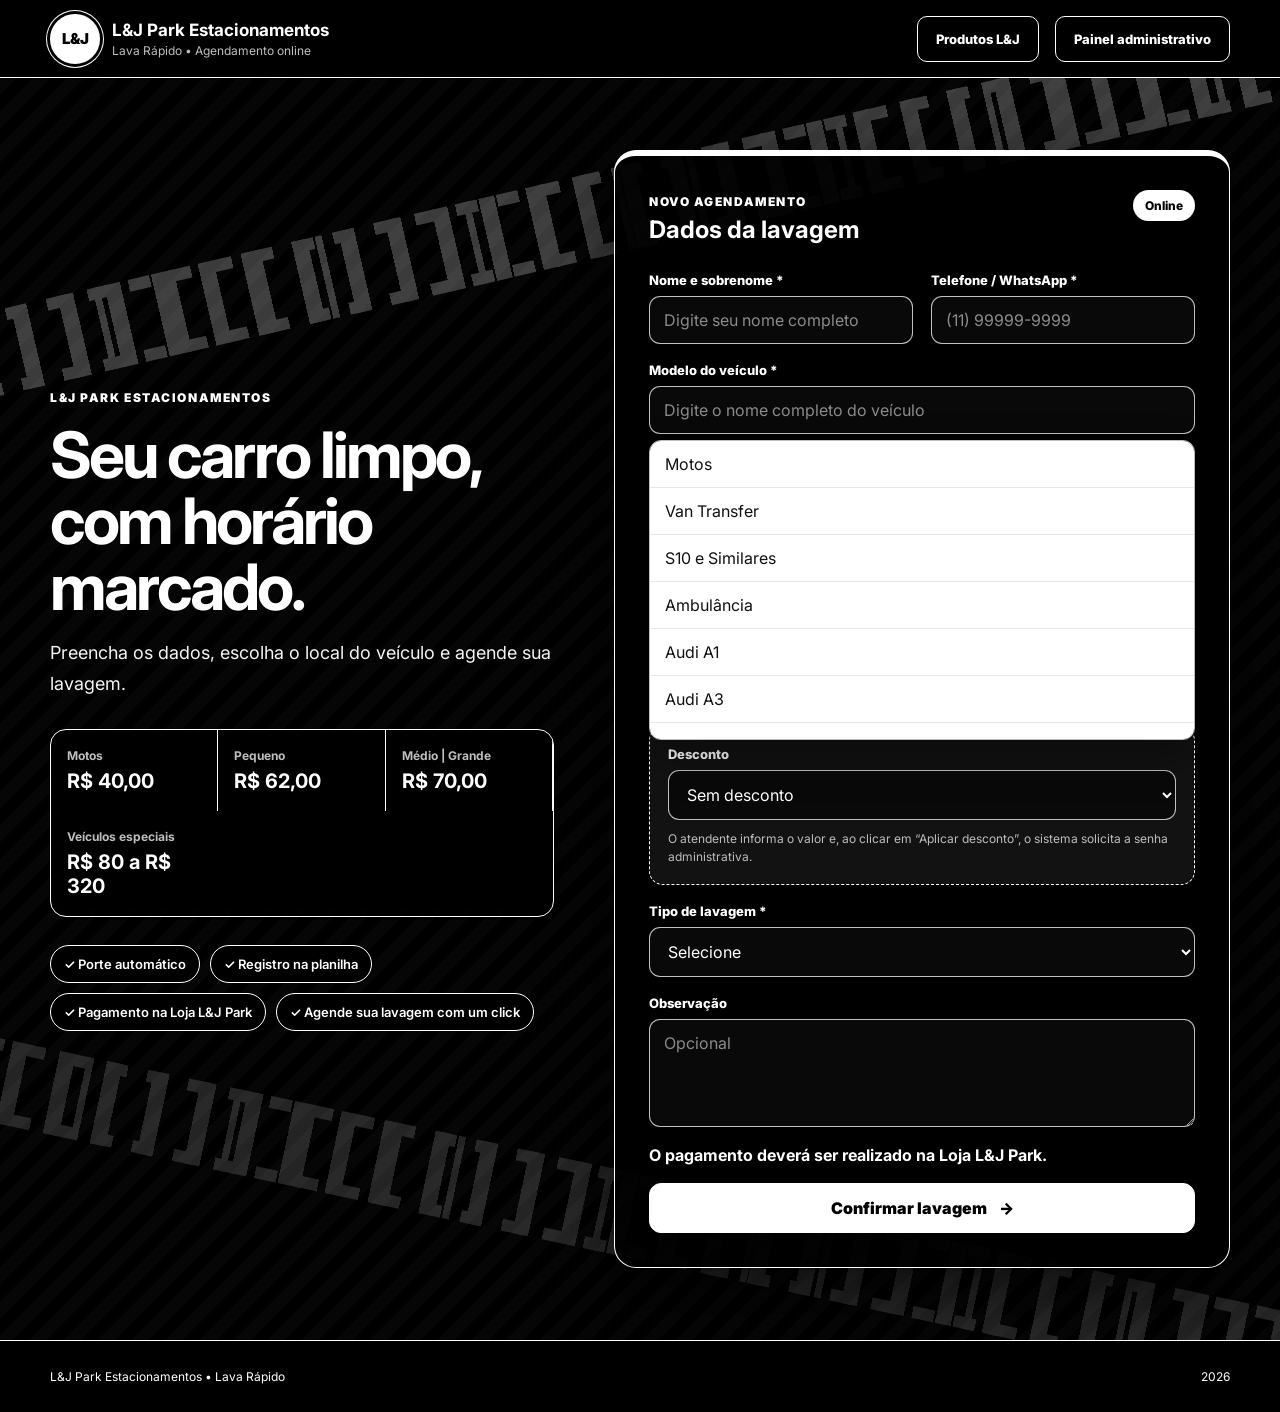
==== commit 7c4a3cff: "Add files via upload" ====
--- a/index.html
+++ b/index.html
@@ -1,5 +1,4 @@
 <!DOCTYPE html>
-
 <html lang="pt-BR">
 <head>
   <meta charset="UTF-8">
@@ -122,8 +121,60 @@
       }
     }
 
+  
+    .vehicle-search-field {
+      position: relative;
+    }
+
+    .vehicle-search-field > label {
+      font-size: 13px;
+      font-weight: 800;
+      color: var(--white);
+    }
+
+    .vehicle-search-results {
+      position: absolute;
+      top: calc(100% + 6px);
+      left: 0;
+      right: 0;
+      z-index: 100;
+      max-height: 300px;
+      overflow-y: auto;
+      border: 1px solid #bdbdbd;
+      border-radius: 12px;
+      background: #ffffff;
+      box-shadow: 0 18px 40px rgba(0, 0, 0, .35);
+    }
+
+    .vehicle-search-item {
+      width: 100%;
+      padding: 13px 15px;
+      border: 0;
+      border-bottom: 1px solid #e8e8e8;
+      background: #ffffff;
+      color: #111111;
+      font: inherit;
+      text-align: left;
+      cursor: pointer;
+    }
+
+    .vehicle-search-item:last-child {
+      border-bottom: 0;
+    }
+
+    .vehicle-search-item:hover,
+    .vehicle-search-item.active {
+      background: #eaf3ff;
+    }
+
+    .vehicle-search-empty {
+      padding: 14px;
+      background: #ffffff;
+      color: #666666;
+      font-size: 13px;
+    }
+
   </style>
-
 </head>
 
 <body>
@@ -132,11 +183,10 @@
   <div class="brand">
     <div class="brand-icon">L&amp;J</div>
 
-<div>
-  <strong>L&amp;J Park Estacionamentos</strong>
-  <span>Lava Rápido • Agendamento online</span>
-</div>
-
+    <div>
+      <strong>L&amp;J Park Estacionamentos</strong>
+      <span>Lava Rápido • Agendamento online</span>
+    </div>
   </div>
 
   <div class="header-buttons">
@@ -144,10 +194,9 @@
       Produtos L&amp;J
     </a>
 
-<a class="admin-link" href="admin.html">
-  Painel administrativo
-</a>
-
+    <a class="admin-link" href="admin.html">
+      Painel administrativo
+    </a>
   </div>
 </header>
 
@@ -156,17 +205,16 @@
     <div class="tire-track tire-track-one"></div>
     <div class="tire-track tire-track-two"></div>
 
-<div class="hero-content">
-  <span class="eyebrow">L&J Park Estacionamentos</span>
-
-  <h1>Seu carro limpo, com horário marcado.</h1>
-
-  <p>
-    Preencha os dados, escolha o local do veículo e agende sua lavagem.
-  </p>
-
- <div class="price-list">
-
+    <div class="hero-content">
+      <span class="eyebrow">L&J Park Estacionamentos</span>
+
+      <h1>Seu carro limpo, com horário marcado.</h1>
+
+      <p>
+        Preencha os dados, escolha o local do veículo e agende sua lavagem.
+      </p>
+
+     <div class="price-list">
   <div>
     <span>Motos</span>
     <strong>R$ 40,00</strong>
@@ -188,212 +236,224 @@
   </div>
 </div>
 
-  <div class="hero-badges">
-    <span>✓ Porte automático</span>
-    <span>✓ Registro na planilha</span>
-    <span>✓ Pagamento na Loja L&J Park</span>
-    <span>✓ Agende sua lavagem com um click</span>
-    
-  </div>
-</div>
-
-<div class="form-card">
-  <div class="card-heading">
-    <div>
-      <span class="step-label">Novo agendamento</span>
-      <h2>Dados da lavagem</h2>
+      <div class="hero-badges">
+        <span>✓ Porte automático</span>
+        <span>✓ Registro na planilha</span>
+        <span>✓ Pagamento na Loja L&J Park</span>
+        <span>✓ Agende sua lavagem com um click</span>
+        
+      </div>
     </div>
 
-    <span class="status-dot">Online</span>
-  </div>
-
-  <form id="bookingForm" novalidate>
-    <div class="field-grid">
-      <label class="field">
-        <span>Nome e sobrenome *</span>
-        <input
-          id="nome"
-          maxlength="100"
-          required
-          placeholder="Digite seu nome completo"
-        >
-      </label>
-
-      <label class="field">
-        <span>Telefone / WhatsApp *</span>
-        <input
-          id="telefone"
-          type="tel"
-          maxlength="16"
-          required
-          placeholder="(11) 99999-9999"
-        >
-      </label>
-
-      <label class="field full-row">
-        <span>Modelo do veículo *</span>
-
-        <select id="modelo" required>
-          <option value="">Selecione o modelo</option>
-        </select>
-      </label>
-
-      <label class="field">
-        <span>Placa *</span>
-        <input
-          id="placa"
-          maxlength="7"
-          required
-          placeholder="ABC1D23"
-        >
-      </label>
-
-      <label class="field">
-        <span>Porte</span>
-        <input
-          id="porteDisplay"
-          readonly
-          placeholder="Automático"
-        >
-        <input id="porte" type="hidden">
-      </label>
-
-      <label class="field">
-        <span>Valor</span>
-        <input
-          id="valorDisplay"
-          readonly
-          placeholder="Automático"
-        >
-        <input id="valor" type="hidden">
-      </label>
-
-      <label class="field">
-        <span>Local do veículo *</span>
-
-        <select id="localVeiculo" required>
-          <option value="">Selecione</option>
-          <option>Carrefour</option>
-          <option>Pedrinhas</option>
-          <option>Coberto</option>
-          <option>Telhadinho</option>
-          <option>Mensageria</option>
-          <option>Frente da loja L&J</option>
-          <option>Estacionamento J</option>
-          <option>Outros</option>
-        </select>
-      </label>
-
-      <label class="field hidden" id="outroLocalField">
-        <span>Informe o local *</span>
-        <input
-          id="outroLocal"
-          maxlength="100"
-          placeholder="Digite onde o veículo está"
-        >
-      </label>
-
-      <label class="field">
-        <span>Data da lavagem *</span>
-        <input id="data" type="date" required>
-      </label>
-
-      <label class="field">
-        <span>Horário de saída *</span>
-        <input id="horarioSaida" type="time" required>
-      </label>
-
-
-      <div class="discount-box">
-        <label class="field">
-          <span>Desconto</span>
-          <select id="discountOption">
-            <option value="">Sem desconto</option>
-            <option value="apply">--- Aplicar desconto ---</option>
-          </select>
-        </label>
-
-        <div id="discountFields" class="discount-fields hidden">
-          <label class="field">
-            <span>Valor do desconto *</span>
-            <input
-              id="discountValue"
-              type="number"
-              min="0.01"
-              step="0.01"
-              placeholder="0,00"
-            >
-          </label>
-
-          <div class="field discount-action-field">
-            <span>Autorização administrativa *</span>
-            <button
-              id="applyDiscountButton"
-              class="secondary-button"
-              type="button"
-            >
-              Aplicar desconto
-            </button>
+    <div class="form-card">
+      <div class="card-heading">
+        <div>
+          <span class="step-label">Novo agendamento</span>
+          <h2>Dados da lavagem</h2>
+        </div>
+
+        <span class="status-dot">Online</span>
+      </div>
+
+      <form id="bookingForm" novalidate>
+        <div class="field-grid">
+          <label class="field">
+            <span>Nome e sobrenome *</span>
+            <input
+              id="nome"
+              maxlength="100"
+              required
+              placeholder="Digite seu nome completo"
+            >
+          </label>
+
+          <label class="field">
+            <span>Telefone / WhatsApp *</span>
+            <input
+              id="telefone"
+              type="tel"
+              maxlength="16"
+              required
+              placeholder="(11) 99999-9999"
+            >
+          </label>
+
+          <div class="field full-row vehicle-search-field">
+            <label for="modelo">Modelo do veículo *</label>
+
+            <input
+              id="modelo"
+              type="text"
+              autocomplete="off"
+              required
+              placeholder="Digite o nome completo do veículo"
+              aria-autocomplete="list"
+              aria-controls="vehicleSearchResults"
+              aria-expanded="false"
+            >
+
+            <div
+              id="vehicleSearchResults"
+              class="vehicle-search-results hidden"
+              role="listbox"
+            ></div>
+          </div>
+
+          <label class="field">
+            <span>Placa *</span>
+            <input
+              id="placa"
+              maxlength="7"
+              required
+              placeholder="ABC1D23"
+            >
+          </label>
+
+          <label class="field">
+            <span>Porte</span>
+            <input
+              id="porteDisplay"
+              readonly
+              placeholder="Automático"
+            >
+            <input id="porte" type="hidden">
+          </label>
+
+          <label class="field">
+            <span>Valor</span>
+            <input
+              id="valorDisplay"
+              readonly
+              placeholder="Automático"
+            >
+            <input id="valor" type="hidden">
+          </label>
+
+          <label class="field">
+            <span>Local do veículo *</span>
+
+            <select id="localVeiculo" required>
+              <option value="">Selecione</option>
+              <option>Carrefour</option>
+              <option>Pedrinhas</option>
+              <option>Coberto</option>
+              <option>Telhadinho</option>
+              <option>Mensageria</option>
+              <option>Frente da loja L&J</option>
+              <option>Estacionamento J</option>
+              <option>Outros</option>
+            </select>
+          </label>
+
+          <label class="field hidden" id="outroLocalField">
+            <span>Informe o local *</span>
+            <input
+              id="outroLocal"
+              maxlength="100"
+              placeholder="Digite onde o veículo está"
+            >
+          </label>
+
+          <label class="field">
+            <span>Data da lavagem *</span>
+            <input id="data" type="date" required>
+          </label>
+
+          <label class="field">
+            <span>Horário de saída *</span>
+            <input id="horarioSaida" type="time" required>
+          </label>
+
+
+          <div class="discount-box">
+            <label class="field">
+              <span>Desconto</span>
+              <select id="discountOption">
+                <option value="">Sem desconto</option>
+                <option value="apply">--- Aplicar desconto ---</option>
+              </select>
+            </label>
+
+            <div id="discountFields" class="discount-fields hidden">
+              <label class="field">
+                <span>Valor do desconto *</span>
+                <input
+                  id="discountValue"
+                  type="number"
+                  min="0.01"
+                  step="0.01"
+                  placeholder="0,00"
+                >
+              </label>
+
+              <div class="field discount-action-field">
+                <span>Autorização administrativa *</span>
+                <button
+                  id="applyDiscountButton"
+                  class="secondary-button"
+                  type="button"
+                >
+                  Aplicar desconto
+                </button>
+              </div>
+            </div>
+
+            <p id="discountStatus" class="discount-note">
+              O atendente informa o valor e, ao clicar em “Aplicar desconto”, o sistema solicita a senha administrativa.
+            </p>
+          </div>
+
+          <label class="field full-row">
+            <span>Tipo de lavagem *</span>
+
+            <select id="tipoLavagem" required>
+              <option value="">Selecione</option>
+              <option value="Lavagem Especial">Lavagem Especial</option>
+              <option value="Higienização">Higienização</option>
+              <option value="Lavagem com Cera">Lavagem com Cera</option>
+            </select>
+          </label>
+        </div>
+
+        <div id="priceSummary" class="price-summary hidden">
+          <div>
+            <span>Veículo</span>
+            <strong id="summaryVehicle">—</strong>
+          </div>
+
+          <div class="summary-price">
+            <span>Valor</span>
+            <strong id="summaryPrice">R$ 0,00</strong>
           </div>
         </div>
 
-        <p id="discountStatus" class="discount-note">
-          O atendente informa o valor e, ao clicar em “Aplicar desconto”, o sistema solicita a senha administrativa.
+        <label class="field full-width">
+          <span>Observação</span>
+
+          <textarea
+            id="observacoes"
+            maxlength="500"
+            rows="4"
+            placeholder="Opcional"
+          ></textarea>
+        </label>
+
+        <p class="payment-note">
+          O pagamento deverá ser realizado na Loja L&J Park.
         </p>
-      </div>
-
-      <label class="field full-row">
-        <span>Tipo de lavagem *</span>
-
-        <select id="tipoLavagem" required>
-          <option value="">Selecione</option>
-          <option value="Lavagem Especial">Lavagem Especial</option>
-          <option value="Higienização">Higienização</option>
-          <option value="Lavagem com Cera">Lavagem com Cera</option>
-        </select>
-      </label>
+
+        <button
+          class="primary-button"
+          type="submit"
+          id="submitButton"
+        >
+          <span>Confirmar lavagem</span>
+          <span>→</span>
+        </button>
+      </form>
+
+      <div id="message" class="message" role="status"></div>
     </div>
-
-    <div id="priceSummary" class="price-summary hidden">
-      <div>
-        <span>Veículo</span>
-        <strong id="summaryVehicle">—</strong>
-      </div>
-
-      <div class="summary-price">
-        <span>Valor</span>
-        <strong id="summaryPrice">R$ 0,00</strong>
-      </div>
-    </div>
-
-    <label class="field full-width">
-      <span>Observação</span>
-
-      <textarea
-        id="observacoes"
-        maxlength="500"
-        rows="4"
-        placeholder="Opcional"
-      ></textarea>
-    </label>
-
-    <p class="payment-note">
-      O pagamento deverá ser realizado na Loja L&J Park.
-    </p>
-
-    <button
-      class="primary-button"
-      type="submit"
-      id="submitButton"
-    >
-      <span>Confirmar lavagem</span>
-      <span>→</span>
-    </button>
-  </form>
-
-  <div id="message" class="message" role="status"></div>
-</div>
-
   </section>
 </main>
 
@@ -403,8 +463,7 @@
 </footer>
 
 <script src="config.js?v=4"></script>
-
-<script src="script-lj-v4.js?v=4"></script>
+<script src="script-lj-v7.js?v=7"></script>
 
 </body>
-</html>
+</html>
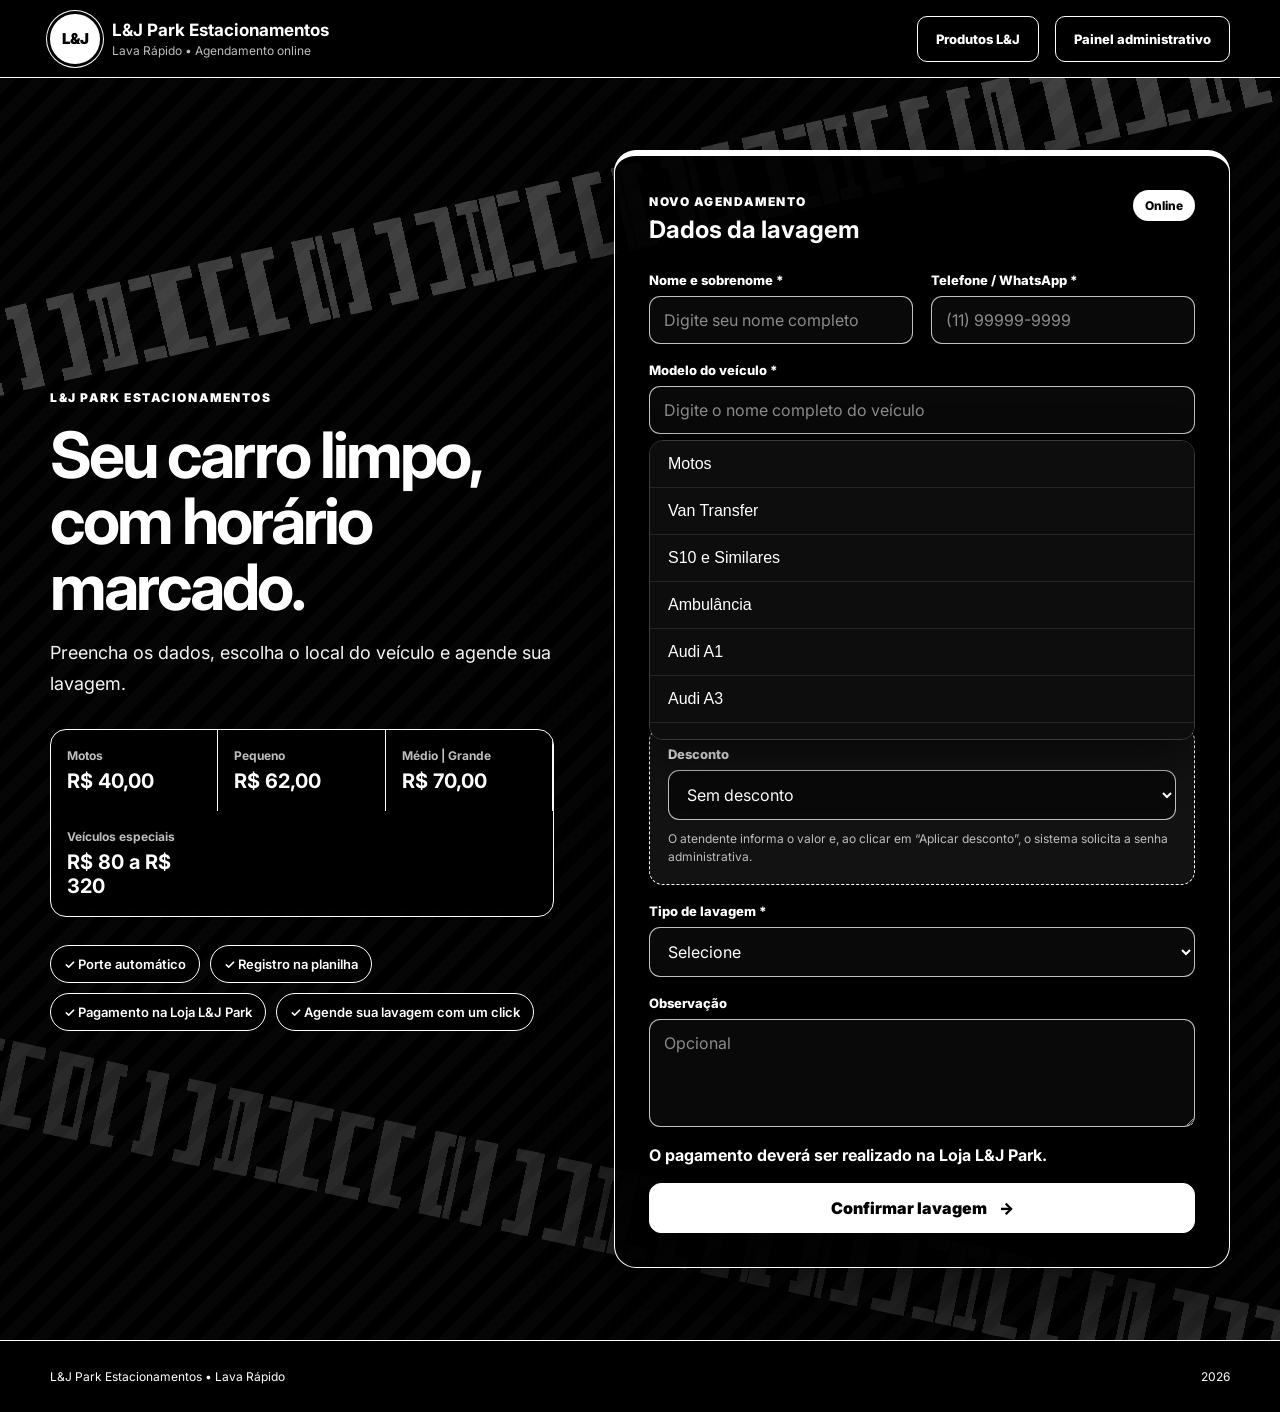
==== commit e4ee8ca0: "Update index.html" ====
--- a/index.html
+++ b/index.html
@@ -132,48 +132,52 @@
       color: var(--white);
     }
 
-    .vehicle-search-results {
-      position: absolute;
-      top: calc(100% + 6px);
-      left: 0;
-      right: 0;
-      z-index: 100;
-      max-height: 300px;
-      overflow-y: auto;
-      border: 1px solid #bdbdbd;
-      border-radius: 12px;
-      background: #ffffff;
-      box-shadow: 0 18px 40px rgba(0, 0, 0, .35);
-    }
-
-    .vehicle-search-item {
-      width: 100%;
-      padding: 13px 15px;
-      border: 0;
-      border-bottom: 1px solid #e8e8e8;
-      background: #ffffff;
-      color: #111111;
-      font: inherit;
-      text-align: left;
-      cursor: pointer;
-    }
-
-    .vehicle-search-item:last-child {
-      border-bottom: 0;
-    }
-
-    .vehicle-search-item:hover,
-    .vehicle-search-item.active {
-      background: #eaf3ff;
-    }
-
-    .vehicle-search-empty {
-      padding: 14px;
-      background: #ffffff;
-      color: #666666;
-      font-size: 13px;
-    }
-
+    .vehicle-search-results{
+    position:absolute;
+    top:calc(100% + 6px);
+    left:0;
+    right:0;
+    z-index:999;
+    max-height:300px;
+    overflow-y:auto;
+
+    background:#0d0d0d;
+    border:1px solid #3a3a3a;
+    border-radius:14px;
+    box-shadow:0 18px 45px rgba(0,0,0,.55);
+}
+
+.vehicle-search-item{
+    width:100%;
+    padding:14px 18px;
+
+    background:#0d0d0d;
+    color:#ffffff;
+
+    border:none;
+    border-bottom:1px solid #242424;
+
+    text-align:left;
+    font-size:16px;
+    cursor:pointer;
+    transition:.15s;
+}
+
+.vehicle-search-item:last-child{
+    border-bottom:none;
+}
+
+.vehicle-search-item:hover,
+.vehicle-search-item.active{
+    background:#1976ff;
+    color:#fff;
+}
+
+.vehicle-search-empty{
+    padding:15px;
+    color:#9b9b9b;
+    background:#0d0d0d;
+}
   </style>
 </head>
 
@@ -466,4 +470,4 @@
 <script src="script-lj-v7.js?v=7"></script>
 
 </body>
-</html>+</html>
